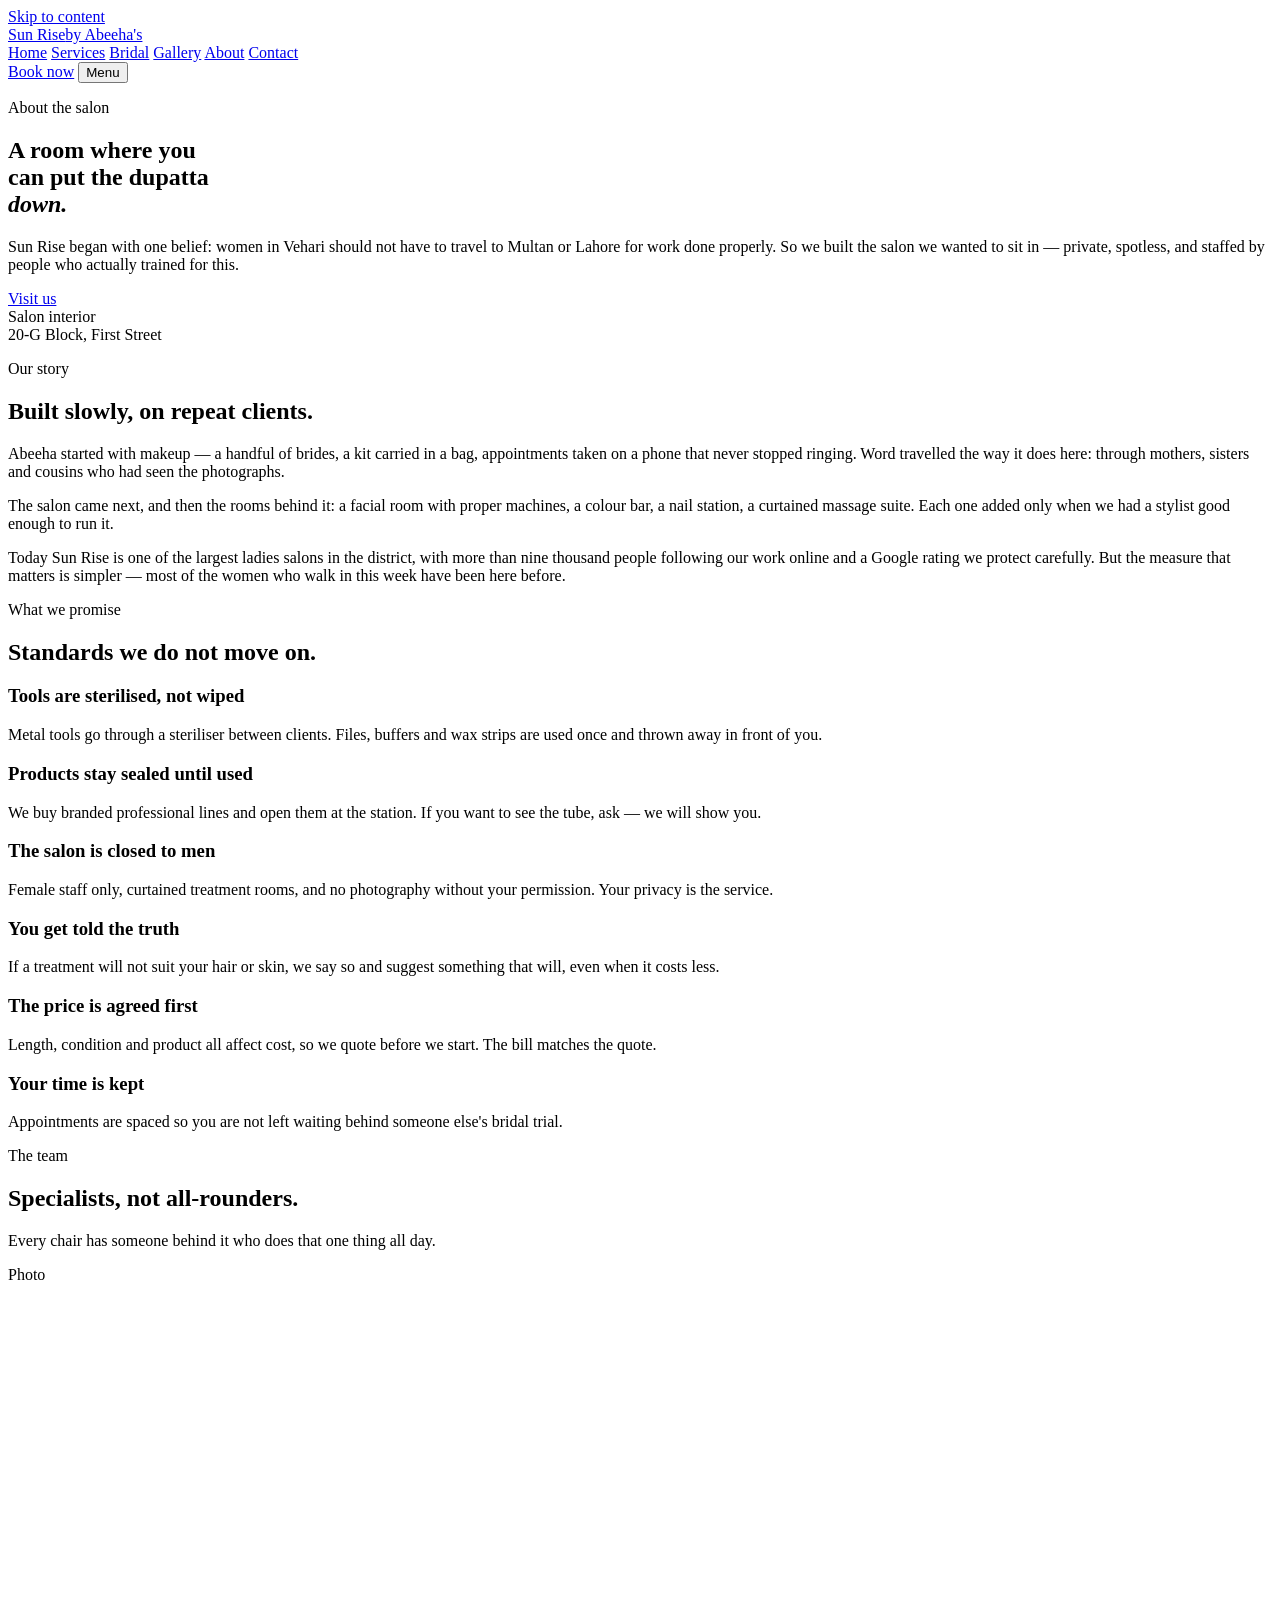
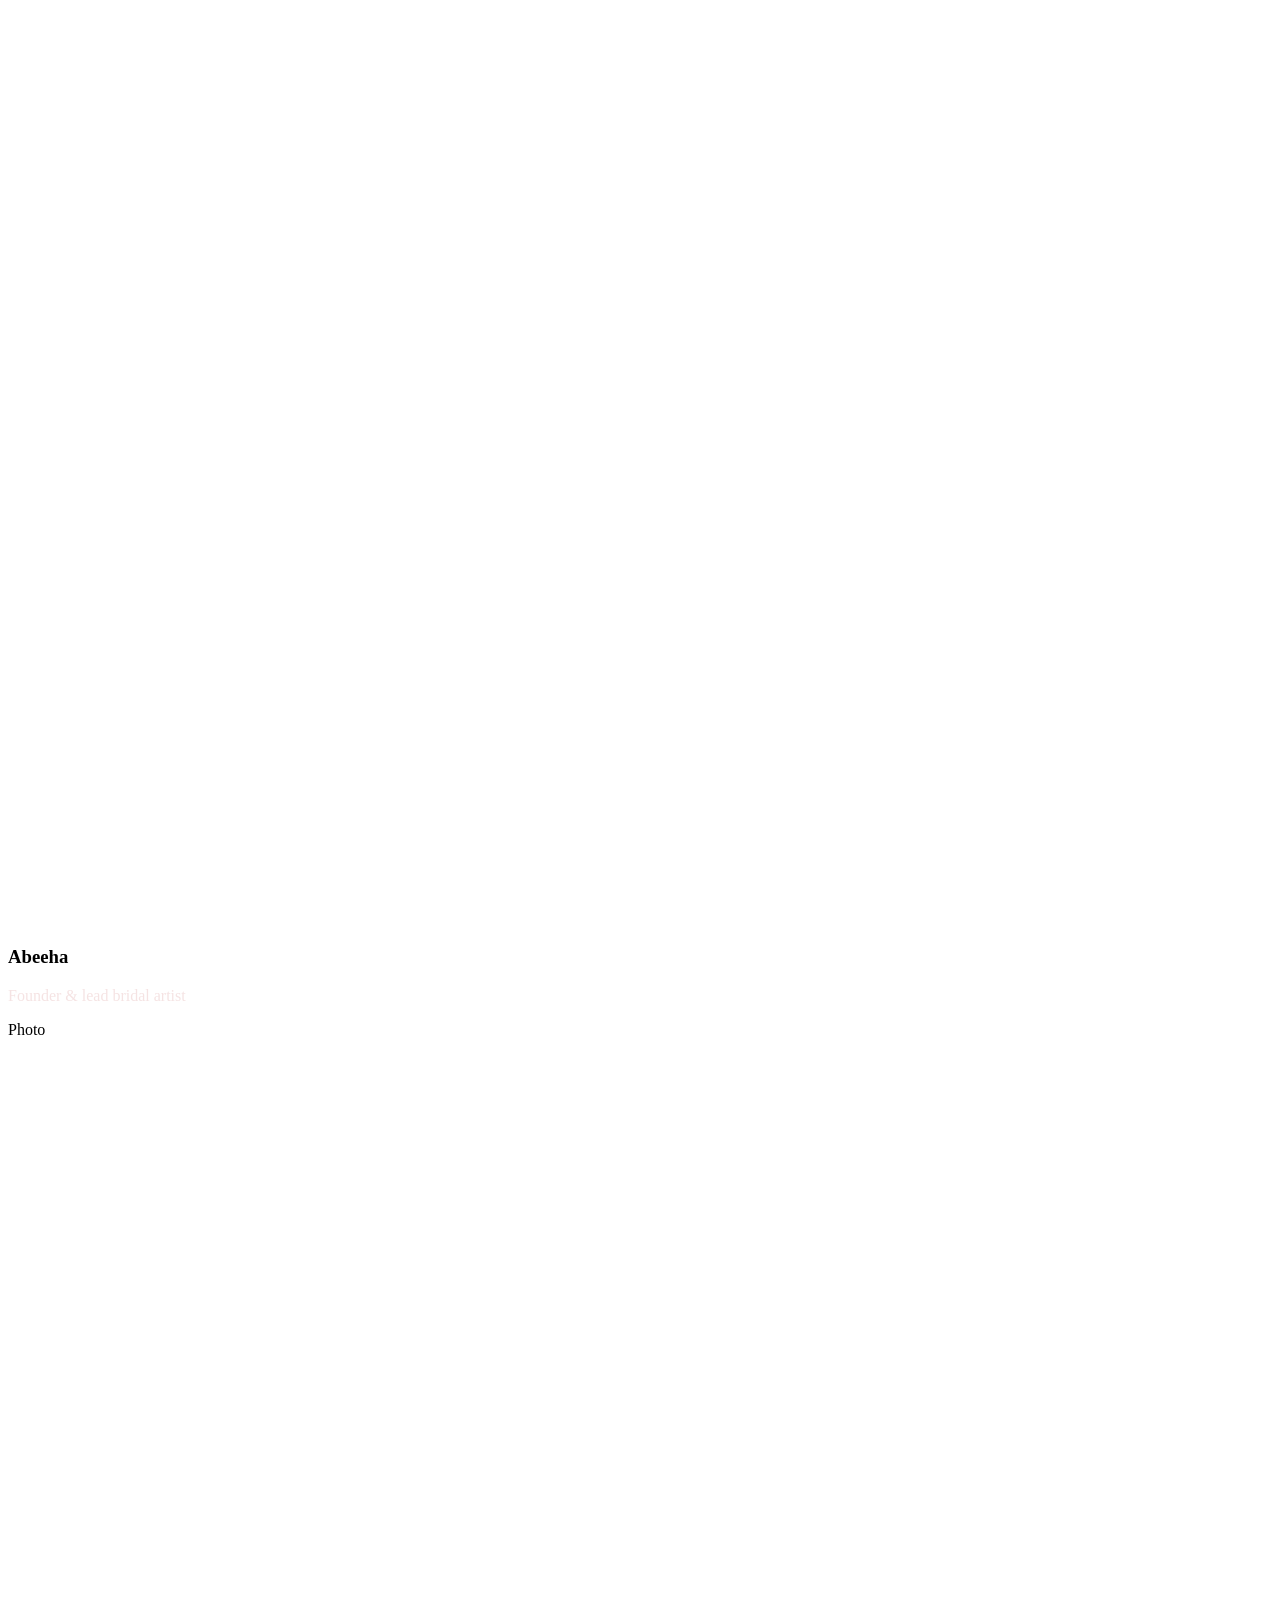
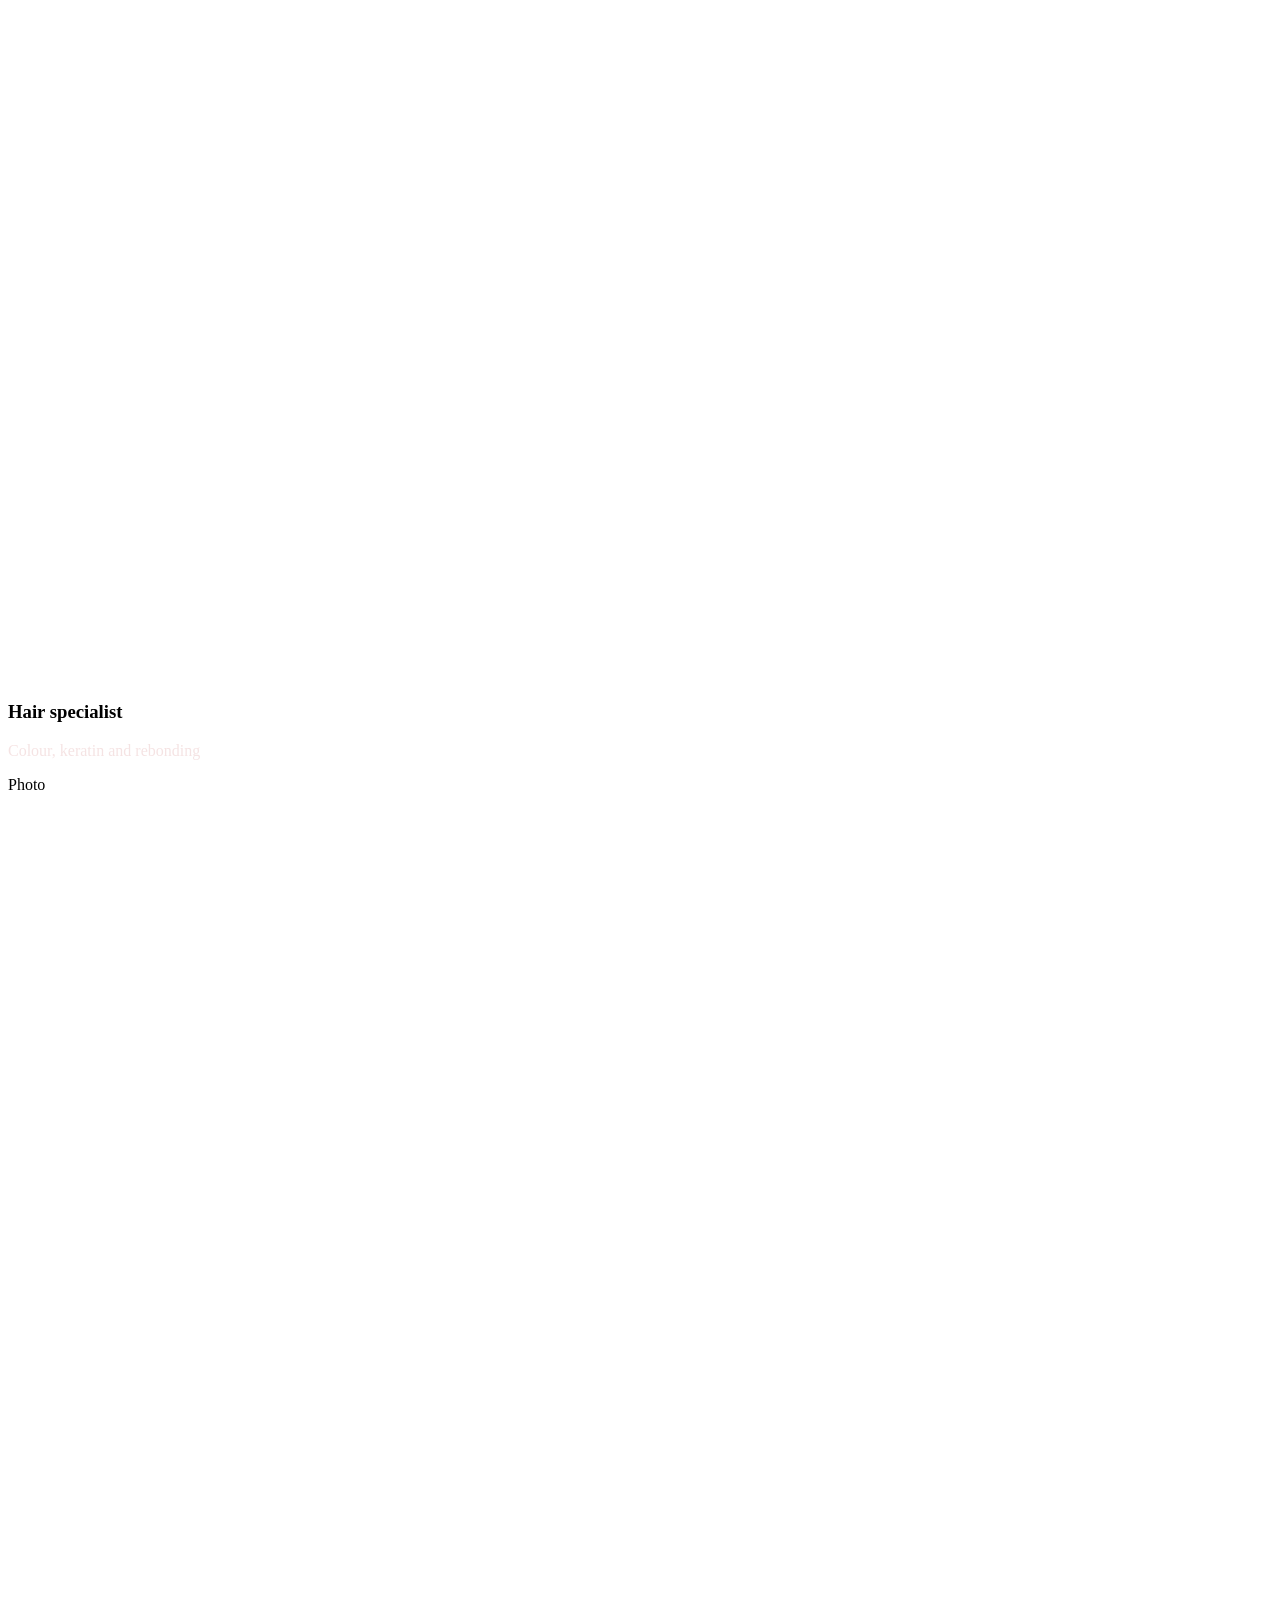
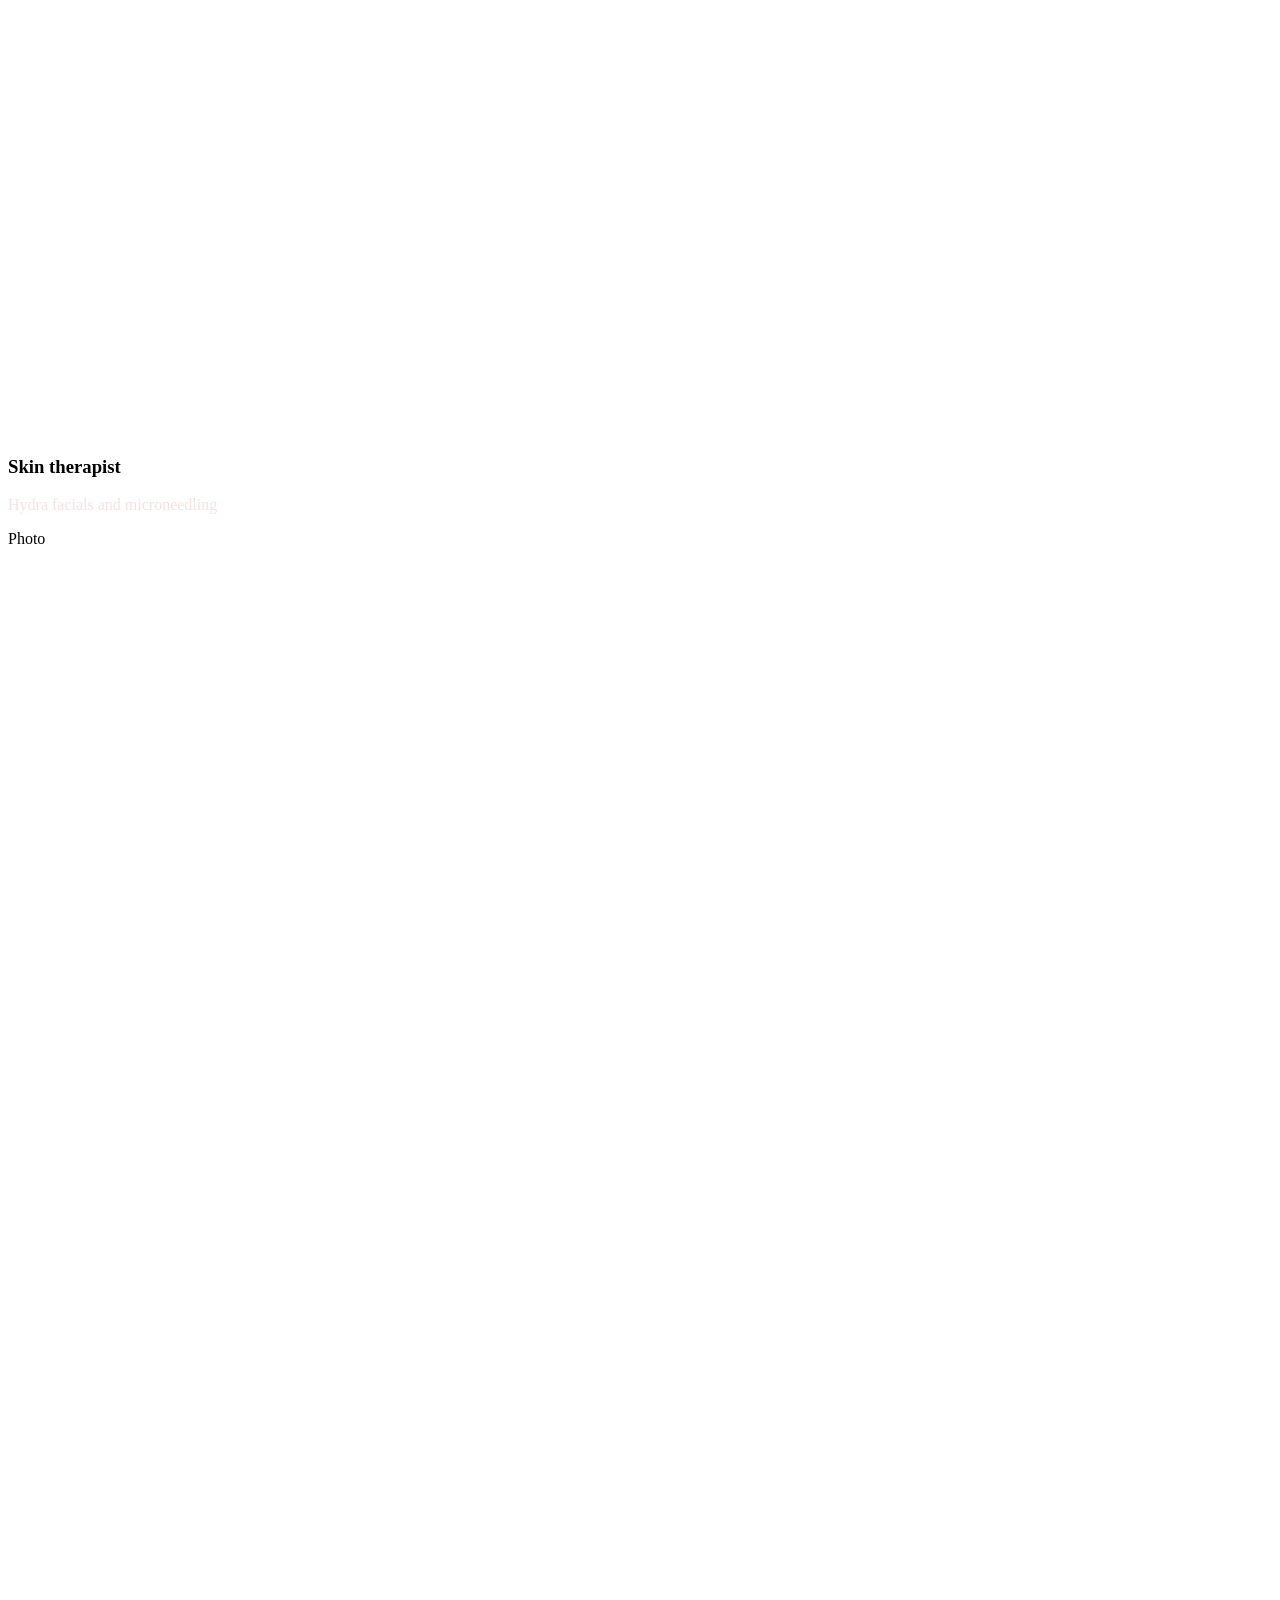
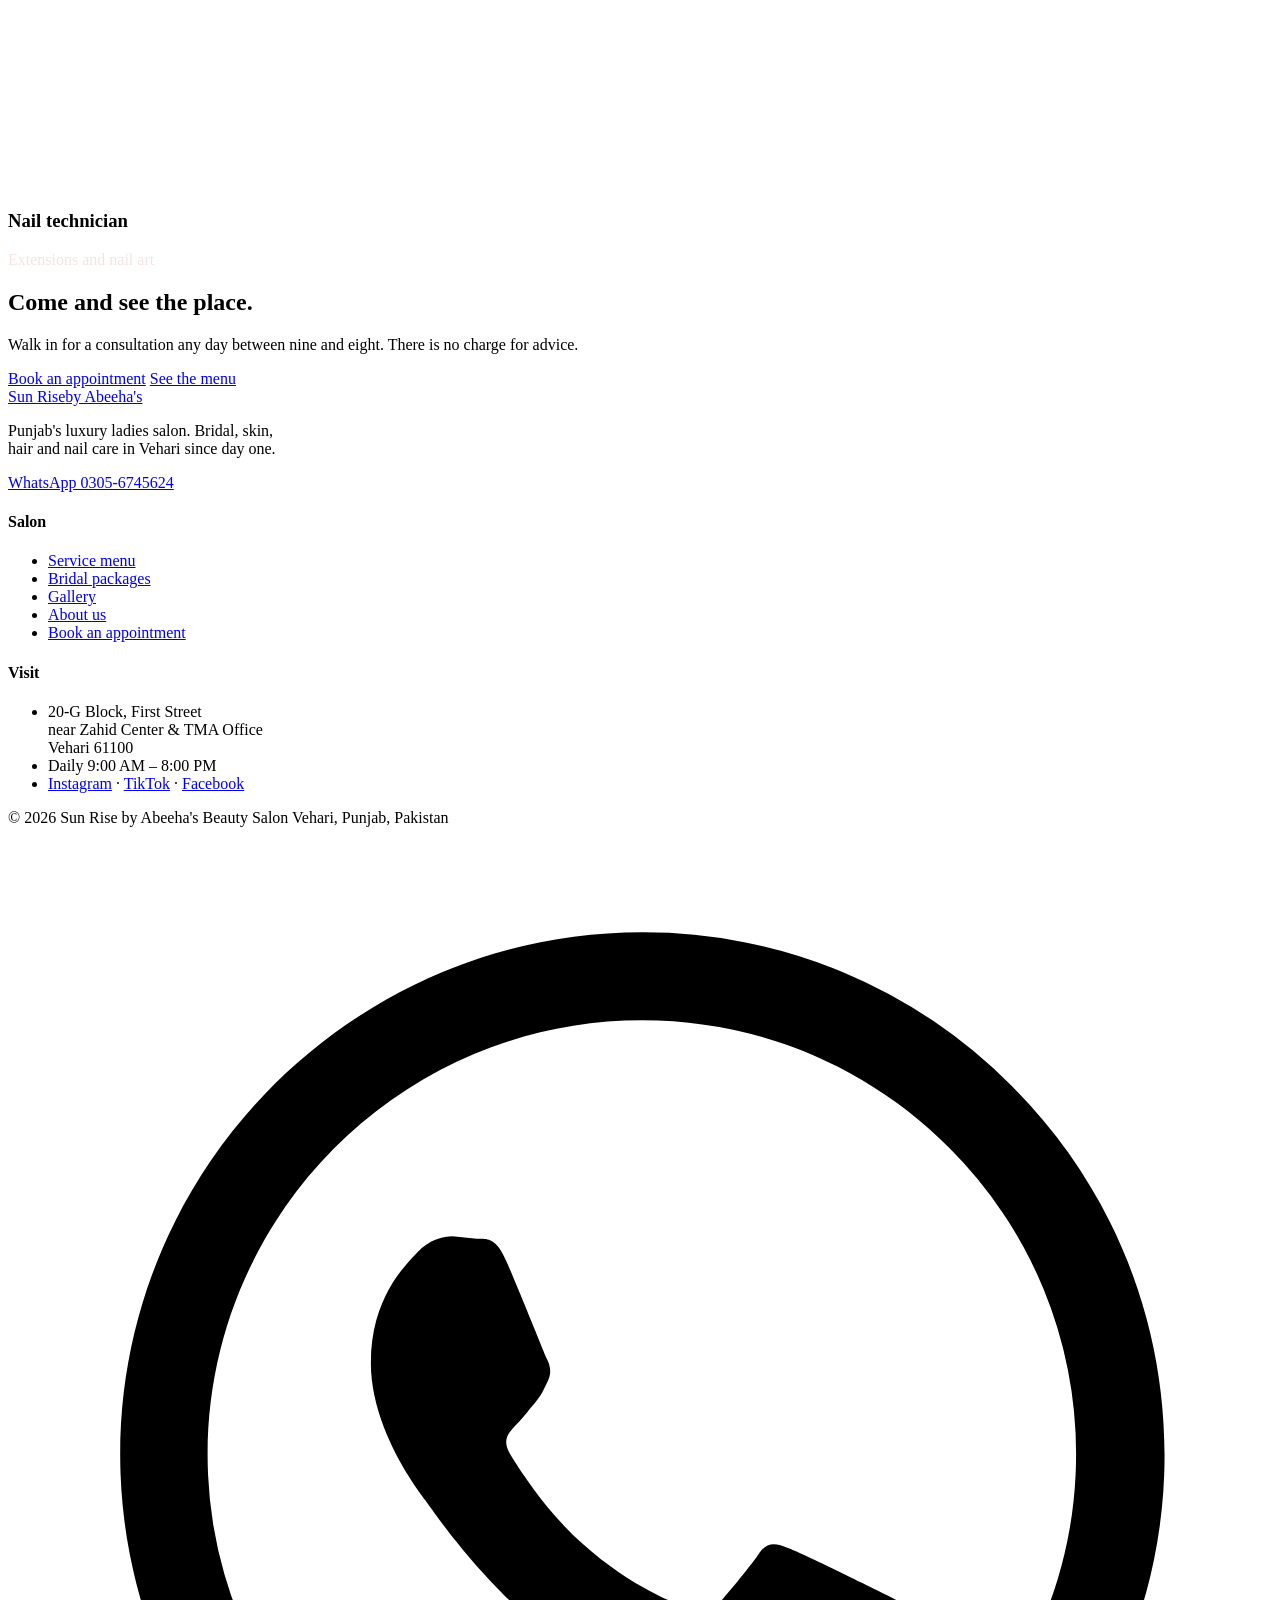
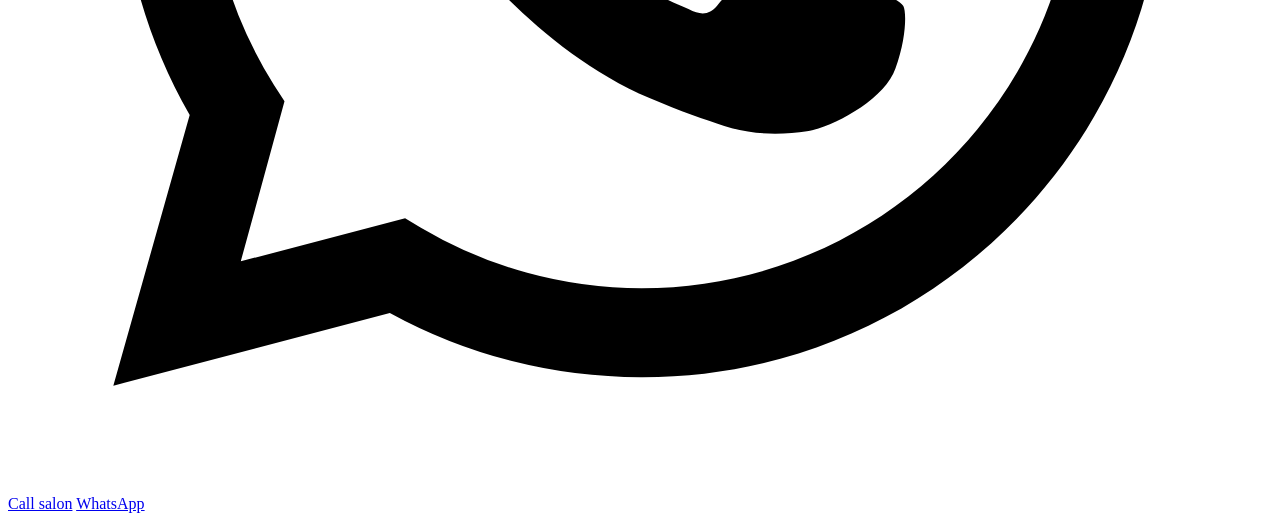
==== about.html @ e882ffe5 "Add files via upload" ====
<!DOCTYPE html>
<html lang="en">
<head>
<meta charset="utf-8">
<meta name="viewport" content="width=device-width, initial-scale=1">
<title>About Us — Ladies Salon in Vehari | Sun Rise by Abeeha's Beauty Salon</title>
<meta name="description" content="Meet the team behind Vehari's luxury ladies salon. Our story, our hygiene standards, and the stylists who look after bridal, hair, skin and nails.">
<link rel="canonical" href="https://www.sunrisebyabeeha.com/about.html">
<meta property="og:type" content="website">
<meta property="og:title" content="About — Sun Rise by Abeeha's Beauty Salon, Vehari">
<meta property="og:description" content="A private ladies-only salon built on hygiene, training and honest advice.">
<meta property="og:image" content="https://www.sunrisebyabeeha.com/images/og-cover.jpg">
<meta name="theme-color" content="#7B1E3A">
<link rel="preconnect" href="https://fonts.googleapis.com">
<link rel="preconnect" href="https://fonts.gstatic.com" crossorigin>
<link href="https://fonts.googleapis.com/css2?family=Fraunces:ital,opsz,wght@0,9..144,400;0,9..144,500;1,9..144,400&family=Jost:wght@300;400;500&family=Noto+Nastaliq+Urdu:wght@400&display=swap" rel="stylesheet">
<link rel="stylesheet" href="assets/styles.css">
</head>

<body>
<a class="skip" href="#main">Skip to content</a>

<!-- ===== Header ===== -->
<header class="top">
  <div class="shell top__in">
    <a class="brand" href="index.html">
      <span class="brand__mark" aria-hidden="true"></span>
      <span class="brand__name">Sun Rise<span class="brand__sub">by Abeeha's</span></span>
    </a>
    <nav class="nav" id="nav" aria-label="Main">
      <a href="index.html" >Home</a>
      <a href="services.html">Services</a>
      <a href="bridal.html">Bridal</a>
      <a href="gallery.html">Gallery</a>
      <a href="about.html" aria-current="page">About</a>
      <a href="contact.html">Contact</a>
    </nav>
    <a class="btn top__cta" href="contact.html">Book now</a>
    <button class="burger" type="button" aria-expanded="false" aria-controls="nav">
      <span></span><span></span><span></span>
      <span class="sr">Menu</span>
    </button>
  </div>
</header>


<main id="main">

  <section class="hero">
    <div class="shell hero__in">
      <div>
        <p class="eyebrow">About the salon</p>
        <h1>A room where you<br>can put the dupatta<br><em>down.</em></h1>
        <p class="lede">Sun Rise began with one belief: women in Vehari should not have to travel to Multan or Lahore for work done properly. So we built the salon we wanted to sit in — private, spotless, and staffed by people who actually trained for this.</p>
        <div class="btn-row"><a class="btn" href="contact.html">Visit us</a></div>
      </div>
      <div class="niche">
        <!-- REPLACE: interior photograph of the salon, 3:4 vertical -->
        <div class="niche__frame"><div class="ph ph--d">Salon interior</div></div>
        <span class="niche__tag">20-G Block, First Street</span>
      </div>
    </div>
  </section>

  <section class="band band--tint">
    <div class="shell grid grid--2">
      <div class="rise">
        <p class="eyebrow">Our story</p>
        <h2>Built slowly, on repeat clients.</h2>
      </div>
      <div class="rise">
        <p>Abeeha started with makeup — a handful of brides, a kit carried in a bag, appointments taken on a phone that never stopped ringing. Word travelled the way it does here: through mothers, sisters and cousins who had seen the photographs.</p>
        <p>The salon came next, and then the rooms behind it: a facial room with proper machines, a colour bar, a nail station, a curtained massage suite. Each one added only when we had a stylist good enough to run it.</p>
        <p>Today Sun Rise is one of the largest ladies salons in the district, with more than nine thousand people following our work online and a Google rating we protect carefully. But the measure that matters is simpler — most of the women who walk in this week have been here before.</p>
      </div>
    </div>
  </section>

  <section class="band">
    <div class="shell">
      <div class="head head--center rise">
        <p class="eyebrow eyebrow--center">What we promise</p>
        <h2>Standards we do not move on.</h2>
      </div>
      <div class="grid grid--3 rise">
        <div class="value">
          <h3>Tools are sterilised, not wiped</h3>
          <p>Metal tools go through a steriliser between clients. Files, buffers and wax strips are used once and thrown away in front of you.</p>
        </div>
        <div class="value">
          <h3>Products stay sealed until used</h3>
          <p>We buy branded professional lines and open them at the station. If you want to see the tube, ask — we will show you.</p>
        </div>
        <div class="value">
          <h3>The salon is closed to men</h3>
          <p>Female staff only, curtained treatment rooms, and no photography without your permission. Your privacy is the service.</p>
        </div>
        <div class="value">
          <h3>You get told the truth</h3>
          <p>If a treatment will not suit your hair or skin, we say so and suggest something that will, even when it costs less.</p>
        </div>
        <div class="value">
          <h3>The price is agreed first</h3>
          <p>Length, condition and product all affect cost, so we quote before we start. The bill matches the quote.</p>
        </div>
        <div class="value">
          <h3>Your time is kept</h3>
          <p>Appointments are spaced so you are not left waiting behind someone else's bridal trial.</p>
        </div>
      </div>
    </div>
  </section>

  <section class="band band--rose">
    <div class="shell">
      <div class="head rise">
        <p class="eyebrow">The team</p>
        <h2>Specialists, not all-rounders.</h2>
        <p class="lede">Every chair has someone behind it who does that one thing all day.</p>
      </div>
      <!-- REPLACE: team photographs and real names, roles and experience -->
      <div class="grid grid--4 rise">
        <div>
          <div class="niche__frame" style="aspect-ratio:1"><div class="ph ph--c">Photo</div></div>
          <h3 style="margin-top:1rem">Abeeha</h3>
          <p class="form__note" style="color:rgba(242,218,217,0.75)">Founder &amp; lead bridal artist</p>
        </div>
        <div>
          <div class="niche__frame" style="aspect-ratio:1"><div class="ph ph--d">Photo</div></div>
          <h3 style="margin-top:1rem">Hair specialist</h3>
          <p class="form__note" style="color:rgba(242,218,217,0.75)">Colour, keratin and rebonding</p>
        </div>
        <div>
          <div class="niche__frame" style="aspect-ratio:1"><div class="ph ph--a">Photo</div></div>
          <h3 style="margin-top:1rem">Skin therapist</h3>
          <p class="form__note" style="color:rgba(242,218,217,0.75)">Hydra facials and microneedling</p>
        </div>
        <div>
          <div class="niche__frame" style="aspect-ratio:1"><div class="ph ph--b">Photo</div></div>
          <h3 style="margin-top:1rem">Nail technician</h3>
          <p class="form__note" style="color:rgba(242,218,217,0.75)">Extensions and nail art</p>
        </div>
      </div>
    </div>
  </section>

  <section class="band band--tint">
    <div class="shell head head--center" style="margin-bottom:0">
      <div class="arc-rule" aria-hidden="true"></div>
      <h2>Come and see the place.</h2>
      <p class="lede">Walk in for a consultation any day between nine and eight. There is no charge for advice.</p>
      <div class="btn-row mt" style="justify-content:center">
        <a class="btn" href="contact.html">Book an appointment</a>
        <a class="btn btn--ghost" href="services.html">See the menu</a>
      </div>
    </div>
  </section>

</main>

<!-- ===== Footer ===== -->
<footer class="foot">
  <div class="shell">
    <div class="foot__grid">
      <div>
        <a class="brand" href="index.html">
          <span class="brand__mark" aria-hidden="true"></span>
          <span class="brand__name">Sun Rise<span class="brand__sub">by Abeeha's</span></span>
        </a>
        <p style="margin-top:1rem;max-width:34ch">Punjab's luxury ladies salon. Bridal, skin, hair and nail care in Vehari since day one.</p>
        <p style="margin-top:1rem"><a href="https://wa.me/923056745624">WhatsApp 0305-6745624</a></p>
      </div>
      <div>
        <h4>Salon</h4>
        <ul>
          <li><a href="services.html">Service menu</a></li>
          <li><a href="bridal.html">Bridal packages</a></li>
          <li><a href="gallery.html">Gallery</a></li>
          <li><a href="about.html">About us</a></li>
          <li><a href="contact.html">Book an appointment</a></li>
        </ul>
      </div>
      <div>
        <h4>Visit</h4>
        <ul>
          <li>20-G Block, First Street<br>near Zahid Center &amp; TMA Office<br>Vehari 61100</li>
          <li>Daily 9:00 AM – 8:00 PM</li>
          <li><a href="https://www.instagram.com/sunrisebyabeeha">Instagram</a> · <a href="https://www.tiktok.com/@sunrisesaloon">TikTok</a> · <a href="https://www.facebook.com/SunRiseByAbeehasBeautySalon">Facebook</a></li>
        </ul>
      </div>
    </div>
    <div class="foot__base">
      <span>© <span data-year>2026</span> Sun Rise by Abeeha's Beauty Salon</span>
      <span>Vehari, Punjab, Pakistan</span>
    </div>
  </div>
</footer>

<!-- ===== Persistent contact ===== -->
<a class="wa" href="https://wa.me/923056745624?text=Assalam-o-Alaikum!%20I%20would%20like%20to%20book%20an%20appointment." aria-label="Message us on WhatsApp" rel="noopener">
  <svg viewBox="0 0 24 24" aria-hidden="true"><path d="M12.04 2C6.58 2 2.13 6.45 2.13 11.91c0 1.75.46 3.45 1.32 4.95L2 22l5.25-1.38a9.9 9.9 0 0 0 4.79 1.22h.01c5.46 0 9.91-4.45 9.91-9.91 0-2.65-1.03-5.14-2.9-7.01A9.82 9.82 0 0 0 12.04 2m0 1.67c2.2 0 4.27.86 5.83 2.42a8.2 8.2 0 0 1 2.41 5.82c0 4.54-3.7 8.24-8.25 8.24a8.23 8.23 0 0 1-4.19-1.15l-.3-.18-3.12.82.83-3.04-.2-.31a8.19 8.19 0 0 1-1.26-4.38c0-4.54 3.7-8.24 8.25-8.24m-3.6 4.1c-.17 0-.44.06-.67.31-.23.25-.88.86-.88 2.1s.9 2.43 1.03 2.6c.13.16 1.76 2.68 4.26 3.76.6.26 1.06.41 1.42.53.6.19 1.14.16 1.57.1.48-.07 1.48-.6 1.68-1.19.21-.58.21-1.08.15-1.19-.06-.1-.23-.16-.48-.29-.25-.12-1.48-.73-1.71-.81-.23-.09-.4-.13-.56.12-.17.25-.64.81-.79.98-.14.16-.29.19-.54.06-.25-.12-1.06-.39-2.01-1.24-.74-.66-1.24-1.48-1.39-1.73-.14-.25-.01-.38.11-.51.11-.11.25-.29.37-.43.13-.15.17-.25.25-.42.08-.16.04-.31-.02-.43-.06-.13-.55-1.36-.77-1.85-.2-.48-.41-.42-.56-.42z"/></svg>
</a>
<nav class="callbar" aria-label="Quick contact">
  <a class="callbar__call" href="tel:+923056745624">Call salon</a>
  <a class="callbar__wa" href="https://wa.me/923056745624?text=Assalam-o-Alaikum!%20I%20would%20like%20to%20book%20an%20appointment." rel="noopener">WhatsApp</a>
</nav>


<script src="assets/site.js" defer></script>
</body>
</html>
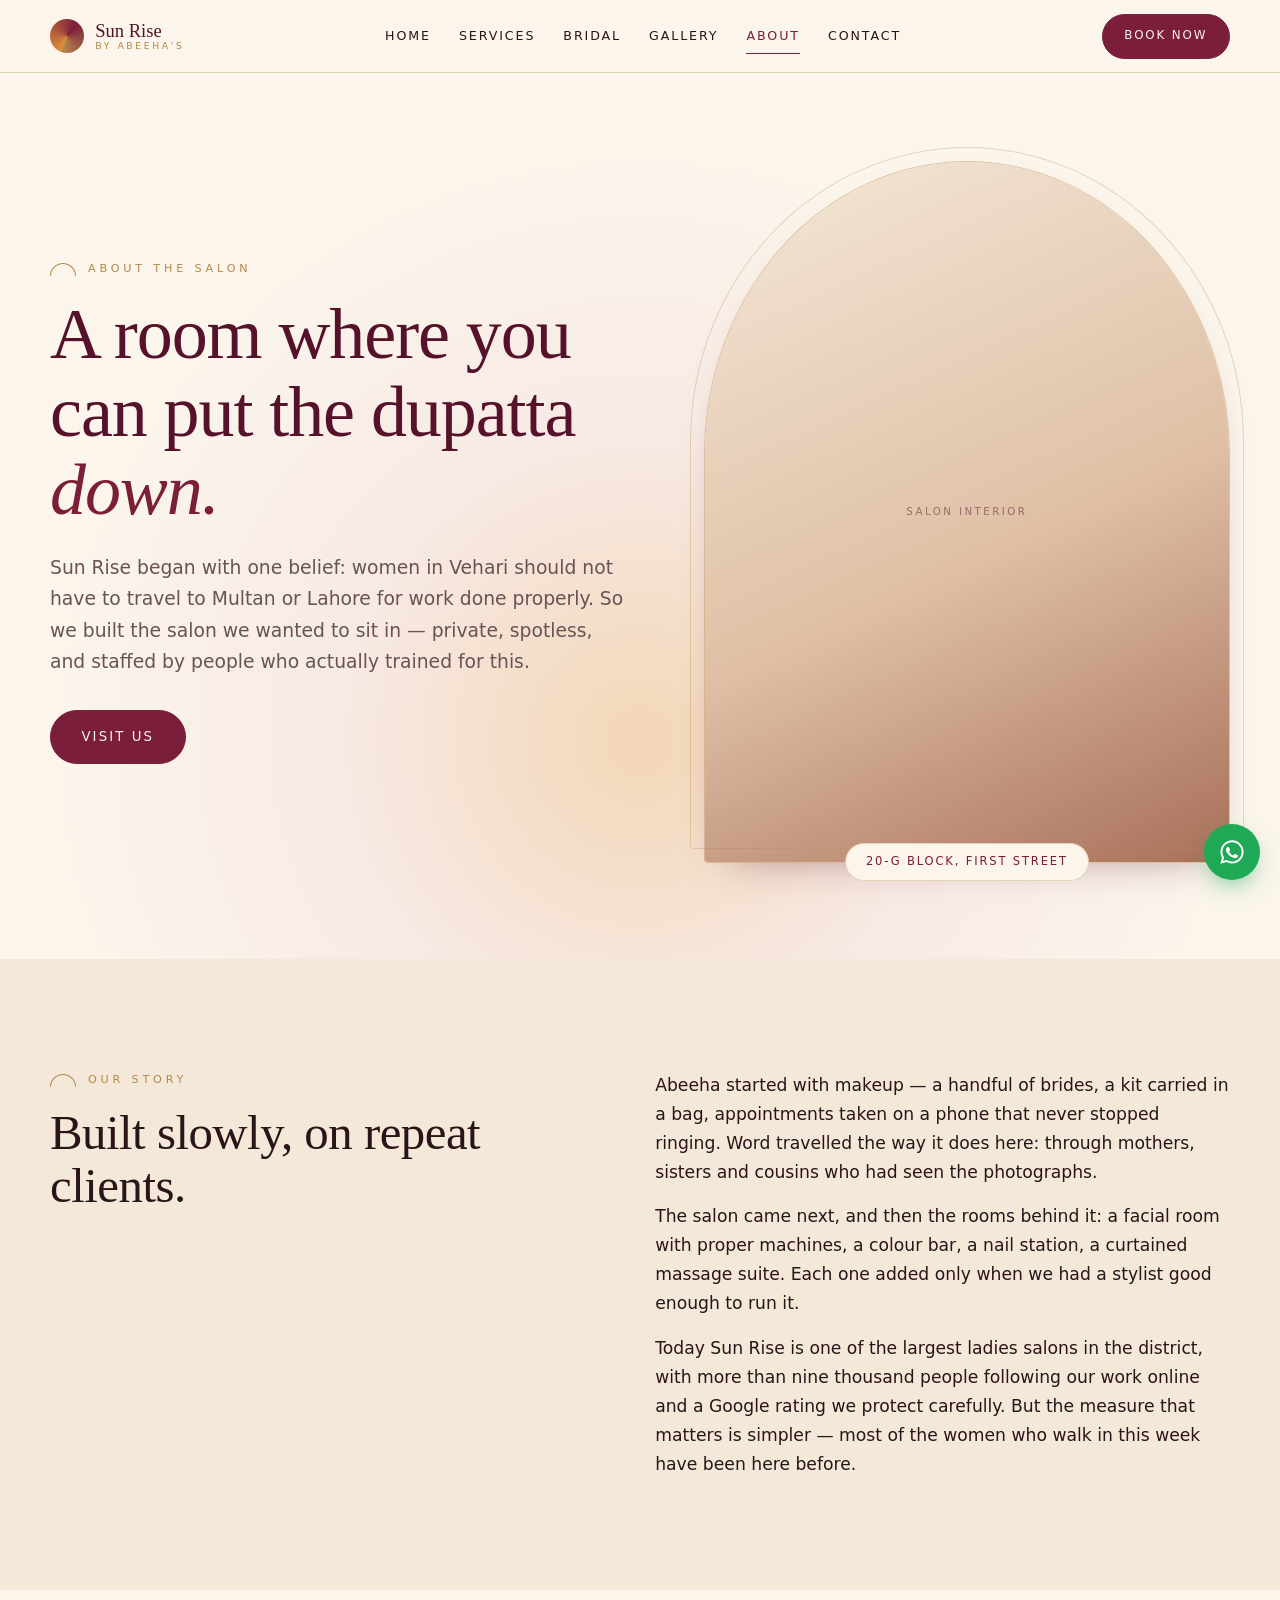
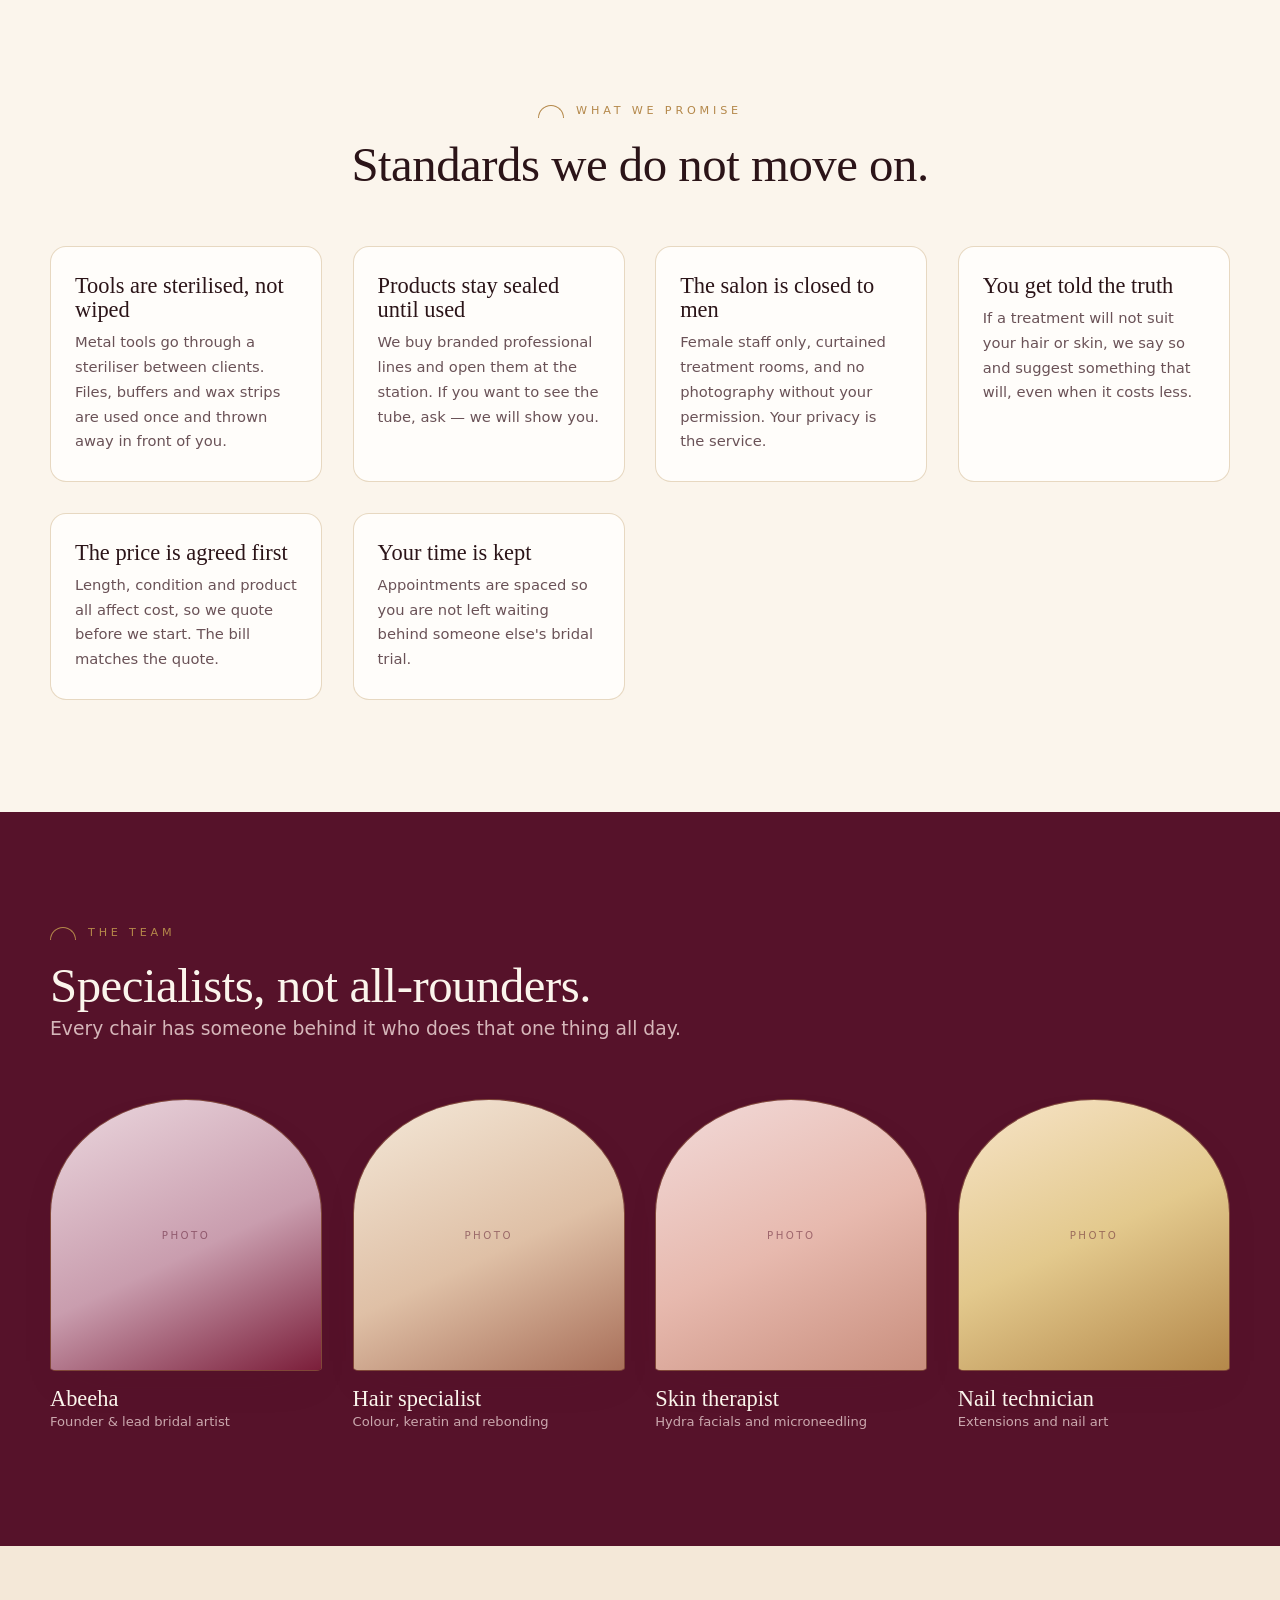
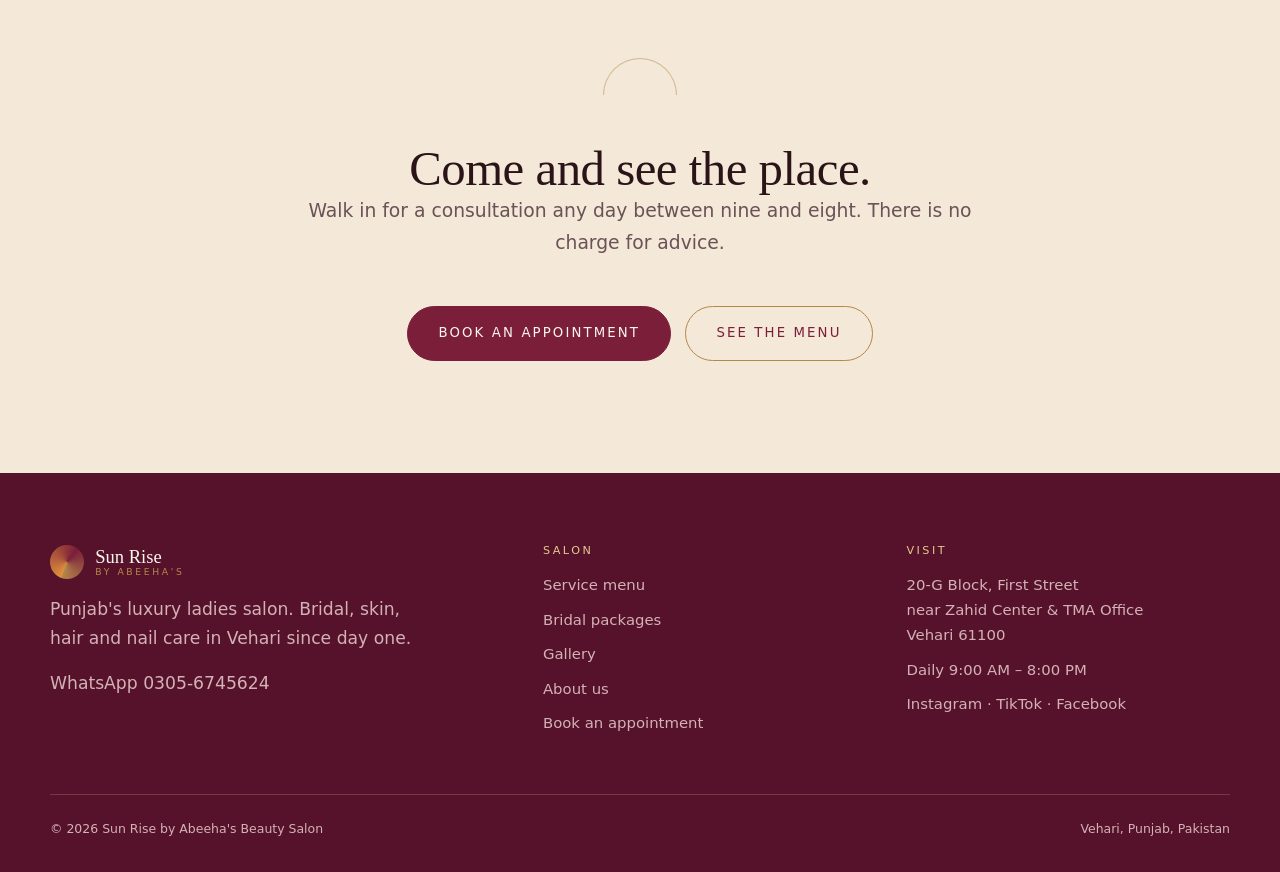
==== commit f5149fe2: "Add files via upload" ====
--- a/about.html
+++ b/about.html
@@ -5,16 +5,21 @@
 <meta name="viewport" content="width=device-width, initial-scale=1">
 <title>About Us — Ladies Salon in Vehari | Sun Rise by Abeeha's Beauty Salon</title>
 <meta name="description" content="Meet the team behind Vehari's luxury ladies salon. Our story, our hygiene standards, and the stylists who look after bridal, hair, skin and nails.">
-<link rel="canonical" href="https://www.sunrisebyabeeha.com/about.html">
+<link rel="canonical" href="https://bilalaivideo-hash.github.io/sunrise-salon/about.html">
 <meta property="og:type" content="website">
+<meta property="og:url" content="https://bilalaivideo-hash.github.io/sunrise-salon/about.html">
+<meta property="og:site_name" content="Sun Rise by Abeeha's Beauty Salon">
+<meta name="twitter:card" content="summary_large_image">
 <meta property="og:title" content="About — Sun Rise by Abeeha's Beauty Salon, Vehari">
 <meta property="og:description" content="A private ladies-only salon built on hygiene, training and honest advice.">
-<meta property="og:image" content="https://www.sunrisebyabeeha.com/images/og-cover.jpg">
+<meta property="og:image" content="https://bilalaivideo-hash.github.io/sunrise-salon/og-cover.png">
 <meta name="theme-color" content="#7B1E3A">
 <link rel="preconnect" href="https://fonts.googleapis.com">
 <link rel="preconnect" href="https://fonts.gstatic.com" crossorigin>
 <link href="https://fonts.googleapis.com/css2?family=Fraunces:ital,opsz,wght@0,9..144,400;0,9..144,500;1,9..144,400&family=Jost:wght@300;400;500&family=Noto+Nastaliq+Urdu:wght@400&display=swap" rel="stylesheet">
-<link rel="stylesheet" href="assets/styles.css">
+<link rel="icon" href="favicon.svg" type="image/svg+xml">
+<link rel="apple-touch-icon" href="favicon.svg">
+<link rel="stylesheet" href="styles.css">
 </head>
 
 <body>
@@ -206,6 +211,6 @@
 </nav>
 
 
-<script src="assets/site.js" defer></script>
+<script src="site.js" defer></script>
 </body>
 </html>
--- a/styles.css
+++ b/styles.css
@@ -0,0 +1,470 @@
+/* ==========================================================================
+   Sun Rise by Abeeha's Beauty Salon — shared stylesheet
+   Design system: "Sunrise Arch"
+   Signature motif: the arched niche (jharokha) + a rising sun arc.
+   ========================================================================== */
+
+/* ---- 1. Tokens ---------------------------------------------------------- */
+:root {
+  /* Colour: dawn over a rose-brick courtyard */
+  --cream:        #FBF5EC;   /* page ground */
+  --cream-deep:   #F4E8D8;   /* alternating band */
+  --blush:        #F2DAD9;   /* soft tint, cards */
+  --maroon:       #7B1E3A;   /* primary brand */
+  --maroon-deep:  #56122A;   /* headings on light, footer ground */
+  --ink:          #2B1418;   /* body text */
+  --ink-soft:     #6A5257;   /* secondary text */
+  --gold:         #B4884A;   /* antique gold — lines & hovers only */
+  --gold-light:   #E3C98D;
+  --saffron:      #DF8F3C;   /* the sun itself */
+  --white:        #FFFDFA;
+
+  /* Type */
+  --display: "Fraunces", "Hoefler Text", Georgia, "Times New Roman", serif;
+  --body:    "Jost", "Avenir Next", "Segoe UI", system-ui, sans-serif;
+  --urdu:    "Noto Nastaliq Urdu", "Jameel Noori Nastaleeq", serif;
+
+  /* Rhythm */
+  --shell: 1180px;
+  --gut: clamp(1.15rem, 4vw, 2.5rem);
+  --band: clamp(3.75rem, 9vw, 7rem);
+  --arch: 50% 50% 6px 6px / 42% 42% 3px 3px;  /* the niche */
+
+  --line: 1px solid rgba(180, 136, 74, 0.32);
+  --shadow-soft: 0 18px 44px -28px rgba(86, 18, 42, 0.55);
+  --ease: cubic-bezier(0.22, 0.61, 0.36, 1);
+}
+
+/* ---- 2. Reset ----------------------------------------------------------- */
+*, *::before, *::after { box-sizing: border-box; }
+html { -webkit-text-size-adjust: 100%; scroll-behavior: smooth; }
+body {
+  margin: 0;
+  background: var(--cream);
+  color: var(--ink);
+  font-family: var(--body);
+  font-size: clamp(1rem, 0.97rem + 0.18vw, 1.075rem);
+  line-height: 1.68;
+  font-weight: 350;
+  -webkit-font-smoothing: antialiased;
+  overflow-x: hidden;
+}
+img, svg, iframe { max-width: 100%; display: block; }
+a { color: inherit; }
+h1, h2, h3, h4 { font-family: var(--display); font-weight: 500; line-height: 1.08; margin: 0; }
+h1 { font-size: clamp(2.6rem, 7.2vw, 4.5rem); letter-spacing: -0.015em; }
+h2 { font-size: clamp(2rem, 4.6vw, 3.05rem); letter-spacing: -0.01em; }
+h3 { font-size: clamp(1.18rem, 2vw, 1.4rem); }
+p  { margin: 0 0 1rem; }
+p:last-child { margin-bottom: 0; }
+ul { margin: 0; padding: 0; list-style: none; }
+
+::selection { background: var(--maroon); color: var(--cream); }
+:focus-visible {
+  outline: 2.5px solid var(--maroon);
+  outline-offset: 3px;
+  border-radius: 3px;
+}
+
+/* ---- 3. Layout helpers -------------------------------------------------- */
+.shell { width: min(100% - (var(--gut) * 2), var(--shell)); margin-inline: auto; }
+.band { padding-block: var(--band); }
+.band--tint { background: var(--cream-deep); }
+.band--rose { background: var(--maroon-deep); color: var(--blush); }
+.band--rose h2, .band--rose h3 { color: var(--cream); }
+
+.eyebrow {
+  font-size: 0.7rem;
+  letter-spacing: 0.34em;
+  text-transform: uppercase;
+  font-weight: 500;
+  color: var(--gold);
+  margin: 0 0 1.1rem;
+  display: flex;
+  align-items: center;
+  gap: 0.75rem;
+}
+.eyebrow::before {
+  content: "";
+  width: 26px; height: 13px;
+  border: 1px solid currentColor;
+  border-bottom: 0;
+  border-radius: 26px 26px 0 0;  /* a small rising sun */
+  flex: none;
+}
+.eyebrow--center { justify-content: center; }
+.lede { font-size: 1.09em; color: var(--ink-soft); max-width: 56ch; }
+.band--rose .lede { color: rgba(242, 218, 217, 0.82); }
+.head { max-width: 62ch; margin-bottom: clamp(2.2rem, 5vw, 3.4rem); }
+.head--center { margin-inline: auto; text-align: center; }
+.head--center .lede { margin-inline: auto; }
+
+/* ---- 4. Buttons --------------------------------------------------------- */
+.btn {
+  display: inline-flex; align-items: center; justify-content: center; gap: 0.55rem;
+  padding: 0.95rem 1.9rem;
+  font-family: var(--body); font-size: 0.83rem; font-weight: 500;
+  letter-spacing: 0.16em; text-transform: uppercase; text-decoration: none;
+  border: 1px solid var(--maroon); border-radius: 100px;
+  background: var(--maroon); color: var(--cream);
+  cursor: pointer;
+  transition: background 0.35s var(--ease), color 0.35s var(--ease),
+              border-color 0.35s var(--ease), transform 0.35s var(--ease);
+}
+.btn:hover { background: var(--maroon-deep); border-color: var(--maroon-deep); transform: translateY(-2px); }
+.btn--ghost { background: transparent; color: var(--maroon); border-color: var(--gold); }
+.btn--ghost:hover { background: var(--gold); border-color: var(--gold); color: var(--white); }
+.btn--light { background: var(--cream); color: var(--maroon-deep); border-color: var(--cream); }
+.btn--light:hover { background: var(--gold-light); border-color: var(--gold-light); color: var(--maroon-deep); }
+.btn-row { display: flex; flex-wrap: wrap; gap: 0.85rem; }
+
+/* ---- 5. Header ---------------------------------------------------------- */
+.top {
+  position: sticky; top: 0; z-index: 60;
+  background: rgba(251, 245, 236, 0.93);
+  backdrop-filter: blur(14px);
+  border-bottom: var(--line);
+}
+.top__in { display: flex; align-items: center; justify-content: space-between; gap: 1rem; padding-block: 0.85rem; }
+.brand { display: flex; align-items: center; gap: 0.7rem; text-decoration: none; }
+.brand__mark {
+  width: 34px; height: 34px; flex: none; border-radius: 50%;
+  background: conic-gradient(from 200deg, var(--saffron), var(--maroon) 55%, var(--gold) 100%);
+}
+.brand__name { font-family: var(--display); font-size: 1.16rem; line-height: 1.05; color: var(--maroon-deep); }
+.brand__sub { display: block; font-family: var(--body); font-size: 0.58rem; letter-spacing: 0.28em; text-transform: uppercase; color: var(--gold); }
+
+.nav { display: flex; align-items: center; gap: 1.75rem; }
+.nav a {
+  text-decoration: none; font-size: 0.79rem; letter-spacing: 0.15em;
+  text-transform: uppercase; color: var(--ink); padding-block: 0.4rem;
+  border-bottom: 1px solid transparent; transition: border-color 0.3s var(--ease), color 0.3s var(--ease);
+}
+.nav a:hover { color: var(--maroon); border-color: var(--gold); }
+.nav a[aria-current="page"] { color: var(--maroon); border-color: var(--maroon); }
+.top .btn { padding: 0.72rem 1.35rem; font-size: 0.74rem; }
+
+.burger {
+  display: none; width: 44px; height: 44px; padding: 0;
+  background: none; border: var(--line); border-radius: 50%; cursor: pointer;
+}
+.burger span { display: block; width: 17px; height: 1.5px; margin: 4px auto; background: var(--maroon-deep); transition: transform 0.3s var(--ease), opacity 0.3s var(--ease); }
+.burger[aria-expanded="true"] span:nth-child(1) { transform: translateY(5.5px) rotate(45deg); }
+.burger[aria-expanded="true"] span:nth-child(2) { opacity: 0; }
+.burger[aria-expanded="true"] span:nth-child(3) { transform: translateY(-5.5px) rotate(-45deg); }
+
+@media (max-width: 900px) {
+  .burger { display: block; }
+  .top__cta { display: none; }
+  .nav {
+    position: fixed; inset: 68px 0 auto; z-index: 55;
+    flex-direction: column; align-items: stretch; gap: 0;
+    background: var(--cream); border-bottom: var(--line);
+    padding: 0.5rem var(--gut) 1.6rem;
+    transform: translateY(-125%); transition: transform 0.42s var(--ease);
+    box-shadow: var(--shadow-soft);
+  }
+  .nav[data-open="true"] { transform: translateY(0); }
+  .nav a { padding: 1rem 0; border-bottom: var(--line); font-size: 0.95rem; }
+}
+
+/* ---- 6. Hero ------------------------------------------------------------ */
+.hero { position: relative; overflow: hidden; padding-block: clamp(3rem, 7vw, 5.5rem) clamp(3.5rem, 8vw, 6rem); }
+.hero::before {
+  /* the sun, rising behind everything */
+  content: ""; position: absolute; z-index: 0;
+  left: 50%; bottom: -46%; width: min(150vw, 1250px); aspect-ratio: 1;
+  transform: translateX(-50%);
+  background: radial-gradient(circle at 50% 50%,
+              rgba(223, 143, 60, 0.30) 0%,
+              rgba(242, 218, 217, 0.42) 34%,
+              rgba(251, 245, 236, 0) 66%);
+  pointer-events: none;
+}
+.hero__in { position: relative; z-index: 1; display: grid; gap: clamp(2.5rem, 6vw, 4.5rem); align-items: center; }
+@media (min-width: 900px) { .hero__in { grid-template-columns: 1.05fr 0.95fr; } }
+.hero h1 { color: var(--maroon-deep); }
+.hero h1 em { font-style: italic; color: var(--maroon); }
+.hero__urdu {
+  font-family: var(--urdu); direction: rtl; text-align: left;
+  font-size: 1.15rem; line-height: 2.4; color: var(--gold);
+  margin: 1.15rem 0 0; max-width: 24ch;
+}
+.hero .lede { margin-top: 1.4rem; }
+.hero .btn-row { margin-top: 2rem; }
+.hero__meta { display: flex; flex-wrap: wrap; gap: 0.6rem 1.5rem; margin-top: 2.1rem; font-size: 0.8rem; letter-spacing: 0.08em; color: var(--ink-soft); }
+.hero__meta b { color: var(--maroon-deep); font-weight: 500; }
+
+/* The arched niche — the signature frame */
+.niche { position: relative; }
+.niche__frame {
+  border-radius: var(--arch);
+  overflow: hidden;
+  border: 1px solid rgba(180, 136, 74, 0.45);
+  box-shadow: var(--shadow-soft);
+  aspect-ratio: 3 / 4;
+}
+.niche::after {
+  /* second arc, offset — reads as the niche's outer moulding */
+  content: ""; position: absolute; inset: -14px -14px 14px;
+  border: 1px solid rgba(180, 136, 74, 0.3);
+  border-radius: var(--arch);
+  pointer-events: none;
+}
+.niche__tag {
+  position: absolute; left: 50%; bottom: -18px; transform: translateX(-50%);
+  background: var(--cream); border: var(--line); border-radius: 100px;
+  padding: 0.5rem 1.25rem; font-size: 0.72rem; letter-spacing: 0.16em;
+  text-transform: uppercase; color: var(--maroon); white-space: nowrap;
+  z-index: 2;
+}
+
+/* ---- 7. Photo placeholders ---------------------------------------------
+   REPLACE: every .ph block is a stand-in for a real salon photograph.
+   Swap <div class="ph ph--a"></div> for <img src="images/your-photo.jpg"
+   alt="..." loading="lazy" width="900" height="1200">
+   -------------------------------------------------------------------------- */
+.ph {
+  width: 100%; height: 100%; min-height: 180px;
+  display: grid; place-items: center; text-align: center;
+  font-size: 0.64rem; letter-spacing: 0.24em; text-transform: uppercase;
+  color: rgba(86, 18, 42, 0.5); padding: 1rem;
+}
+.ph--a { background: linear-gradient(155deg, #F2DAD9 0%, #E7B9AE 52%, #C98F7E 100%); }
+.ph--b { background: linear-gradient(155deg, #F7E4C8 0%, #E3C98D 50%, #B4884A 100%); }
+.ph--c { background: linear-gradient(155deg, #EBD7DE 0%, #C99DAE 55%, #7B1E3A 100%); }
+.ph--d { background: linear-gradient(155deg, #F4E8D8 0%, #DFC0A6 55%, #A9705A 100%); }
+.ph--e { background: linear-gradient(155deg, #E9DFE8 0%, #BFA5BE 55%, #56122A 100%); }
+
+/* ---- 8. Cards & grids --------------------------------------------------- */
+.grid { display: grid; gap: clamp(1.1rem, 2.6vw, 1.9rem); }
+.grid--2 { grid-template-columns: repeat(auto-fit, minmax(min(100%, 300px), 1fr)); }
+.grid--3 { grid-template-columns: repeat(auto-fit, minmax(min(100%, 260px), 1fr)); }
+.grid--4 { grid-template-columns: repeat(auto-fit, minmax(min(100%, 210px), 1fr)); }
+
+.cat {
+  display: flex; flex-direction: column; text-decoration: none; color: inherit;
+  background: var(--white); border: var(--line); border-radius: 16px;
+  overflow: hidden; transition: transform 0.4s var(--ease), box-shadow 0.4s var(--ease);
+}
+.cat:hover { transform: translateY(-5px); box-shadow: var(--shadow-soft); }
+.cat__img { aspect-ratio: 4 / 5; }
+.cat__body { padding: 1.25rem 1.35rem 1.5rem; }
+.cat__body h3 { color: var(--maroon-deep); margin-bottom: 0.4rem; }
+.cat__body p { font-size: 0.9rem; color: var(--ink-soft); }
+.cat__more { display: inline-block; margin-top: 0.9rem; font-size: 0.72rem; letter-spacing: 0.18em; text-transform: uppercase; color: var(--gold); }
+
+.value { padding: 1.7rem 1.5rem; background: var(--white); border: var(--line); border-radius: 16px; }
+.band--rose .value { background: rgba(251, 245, 236, 0.06); border-color: rgba(227, 201, 141, 0.28); }
+.value__no { font-family: var(--display); font-size: 1.5rem; color: var(--gold); display: block; margin-bottom: 0.6rem; }
+.value h3 { margin-bottom: 0.5rem; }
+.value p { font-size: 0.92rem; color: var(--ink-soft); }
+.band--rose .value p { color: rgba(242, 218, 217, 0.78); }
+
+/* ---- 9. Offer ribbon ---------------------------------------------------- */
+.ribbon {
+  background: linear-gradient(96deg, var(--maroon-deep), var(--maroon) 48%, var(--saffron) 155%);
+  color: var(--cream);
+}
+.ribbon__in {
+  display: flex; flex-wrap: wrap; align-items: center; justify-content: center;
+  gap: 0.5rem 1.5rem; padding-block: 0.9rem; text-align: center;
+  font-size: 0.85rem; letter-spacing: 0.06em;
+}
+.ribbon b { font-family: var(--display); font-size: 1.25em; font-weight: 500; color: var(--gold-light); letter-spacing: 0; }
+.ribbon a { color: var(--cream); text-underline-offset: 4px; }
+
+/* ---- 10. Service menu (details/summary — works with JS off) -------------- */
+.menu { border-top: var(--line); max-width: 900px; }
+.menu > details { border-bottom: var(--line); }
+.menu > details > summary {
+  display: flex; align-items: center; justify-content: space-between; gap: 1rem;
+  padding: 1.5rem 0.25rem; cursor: pointer; list-style: none;
+  font-family: var(--display); font-size: clamp(1.3rem, 2.6vw, 1.75rem); color: var(--maroon-deep);
+  transition: color 0.3s var(--ease);
+}
+.menu > details > summary::-webkit-details-marker { display: none; }
+.menu > details > summary:hover { color: var(--maroon); }
+.menu > details > summary::after {
+  content: ""; flex: none; width: 11px; height: 11px;
+  border-right: 1.5px solid var(--gold); border-bottom: 1.5px solid var(--gold);
+  transform: rotate(45deg) translate(-3px, -3px); transition: transform 0.3s var(--ease);
+}
+.menu > details[open] > summary::after { transform: rotate(-135deg) translate(-3px, -3px); }
+.menu__count { font-family: var(--body); font-size: 0.68rem; letter-spacing: 0.2em; text-transform: uppercase; color: var(--gold); margin-left: auto; margin-right: 0.5rem; }
+
+.svc {
+  display: flex; flex-wrap: wrap; align-items: baseline; gap: 0.5rem 1.2rem;
+  padding: 0.95rem 0.25rem; border-top: 1px dashed rgba(180, 136, 74, 0.28);
+}
+.svc:first-child { border-top: 0; }
+.svc__t { flex: 1 1 240px; }
+.svc__t h3 { font-family: var(--body); font-size: 1rem; font-weight: 500; color: var(--ink); }
+.svc__t p { font-size: 0.85rem; color: var(--ink-soft); margin: 0.15rem 0 0; }
+/* EDIT PRICES HERE — replace the text inside every <span class="price"> */
+.price { font-family: var(--display); font-size: 1.02rem; color: var(--maroon); white-space: nowrap; }
+.bk {
+  font-size: 0.68rem; letter-spacing: 0.16em; text-transform: uppercase;
+  text-decoration: none; color: var(--maroon); border: 1px solid var(--gold);
+  border-radius: 100px; padding: 0.45rem 1rem; white-space: nowrap;
+  transition: background 0.3s var(--ease), color 0.3s var(--ease);
+}
+.bk:hover { background: var(--maroon); border-color: var(--maroon); color: var(--cream); }
+.menu details > .svc-list { padding-bottom: 1.6rem; }
+
+/* ---- 11. Packages ------------------------------------------------------- */
+.pack {
+  display: flex; flex-direction: column;
+  background: var(--white); border: var(--line); border-radius: 18px;
+  padding: 1.9rem 1.6rem 1.7rem;
+}
+.pack--star { border-color: var(--maroon); box-shadow: var(--shadow-soft); position: relative; }
+.pack--star::before {
+  content: "Most booked"; position: absolute; top: -12px; left: 1.6rem;
+  background: var(--maroon); color: var(--cream); border-radius: 100px;
+  font-size: 0.62rem; letter-spacing: 0.2em; text-transform: uppercase; padding: 0.35rem 0.9rem;
+}
+.pack h3 { color: var(--maroon-deep); }
+.pack__price { font-family: var(--display); font-size: 1.5rem; color: var(--gold); margin: 0.5rem 0 1.1rem; }
+.pack ul { display: grid; gap: 0.55rem; margin-bottom: 1.6rem; font-size: 0.9rem; color: var(--ink-soft); }
+.pack li { padding-left: 1.4rem; position: relative; }
+.pack li::before { content: ""; position: absolute; left: 0; top: 0.62em; width: 8px; height: 4px; border: 1px solid var(--gold); border-bottom: 0; border-radius: 8px 8px 0 0; }
+.pack .btn { margin-top: auto; }
+
+/* ---- 12. Gallery -------------------------------------------------------- */
+.filters { display: flex; flex-wrap: wrap; gap: 0.5rem; margin-bottom: 2rem; }
+.filters button {
+  font-family: var(--body); font-size: 0.72rem; letter-spacing: 0.16em; text-transform: uppercase;
+  padding: 0.55rem 1.15rem; border-radius: 100px; cursor: pointer;
+  border: var(--line); background: transparent; color: var(--ink-soft);
+  transition: background 0.3s var(--ease), color 0.3s var(--ease), border-color 0.3s var(--ease);
+}
+.filters button:hover { border-color: var(--gold); color: var(--maroon); }
+.filters button[aria-pressed="true"] { background: var(--maroon); border-color: var(--maroon); color: var(--cream); }
+
+.masonry { columns: 1; column-gap: clamp(0.8rem, 2vw, 1.4rem); }
+@media (min-width: 620px) { .masonry { columns: 2; } }
+@media (min-width: 980px) { .masonry { columns: 3; } }
+.shot {
+  break-inside: avoid; margin-bottom: clamp(0.8rem, 2vw, 1.4rem);
+  border-radius: 14px; overflow: hidden; border: var(--line);
+  width: 100%; padding: 0; background: none; cursor: zoom-in; display: block;
+}
+.shot[hidden] { display: none; }
+.shot .ph { min-height: 0; }
+.shot--tall .ph { aspect-ratio: 3 / 4; }
+.shot--wide .ph { aspect-ratio: 4 / 3; }
+.shot--sq .ph { aspect-ratio: 1; }
+
+.lightbox { border: 0; padding: 0; background: transparent; max-width: min(92vw, 620px); }
+.lightbox::backdrop { background: rgba(43, 20, 24, 0.88); }
+.lightbox__body { border-radius: 16px; overflow: hidden; background: var(--cream); }
+.lightbox__body .ph { aspect-ratio: 3 / 4; min-height: 0; }
+.lightbox__cap { padding: 1rem 1.25rem; display: flex; justify-content: space-between; align-items: center; gap: 1rem; font-size: 0.85rem; }
+.lightbox__cap button { background: none; border: var(--line); border-radius: 100px; padding: 0.4rem 0.95rem; cursor: pointer; font-family: var(--body); font-size: 0.72rem; letter-spacing: 0.14em; text-transform: uppercase; color: var(--maroon); }
+
+/* ---- 13. Reviews -------------------------------------------------------- */
+.review { background: var(--white); border: var(--line); border-radius: 16px; padding: 1.75rem 1.6rem; }
+.stars { color: var(--saffron); letter-spacing: 0.18em; font-size: 0.95rem; margin-bottom: 0.75rem; }
+.review p { font-family: var(--display); font-size: 1.1rem; line-height: 1.5; color: var(--maroon-deep); }
+.review cite { display: block; margin-top: 1rem; font-style: normal; font-size: 0.74rem; letter-spacing: 0.18em; text-transform: uppercase; color: var(--gold); }
+.score { display: flex; align-items: center; gap: 1rem; flex-wrap: wrap; }
+.score__n { font-family: var(--display); font-size: 3.4rem; line-height: 1; color: var(--maroon); }
+
+/* ---- 14. Instagram strip ------------------------------------------------ */
+.ig { display: grid; grid-template-columns: repeat(3, 1fr); gap: 0.5rem; }
+@media (min-width: 720px) { .ig { grid-template-columns: repeat(6, 1fr); } }
+.ig a { aspect-ratio: 1; border-radius: 10px; overflow: hidden; display: block; transition: opacity 0.3s var(--ease); }
+.ig a:hover { opacity: 0.82; }
+.ig .ph { min-height: 0; font-size: 0; }
+
+/* ---- 15. Forms ---------------------------------------------------------- */
+.form { display: grid; gap: 1.1rem; }
+@media (min-width: 640px) { .form--2 { grid-template-columns: 1fr 1fr; } .form--2 .full { grid-column: 1 / -1; } }
+.field { display: grid; gap: 0.4rem; }
+.field label { font-size: 0.72rem; letter-spacing: 0.18em; text-transform: uppercase; color: var(--ink-soft); }
+.field input, .field select, .field textarea {
+  font-family: var(--body); font-size: 1rem; color: var(--ink);
+  padding: 0.85rem 1rem; border: var(--line); border-radius: 10px;
+  background: var(--white); width: 100%;
+}
+.field textarea { min-height: 120px; resize: vertical; }
+.field input:focus, .field select:focus, .field textarea:focus { border-color: var(--maroon); outline: none; box-shadow: 0 0 0 3px rgba(123, 30, 58, 0.12); }
+.form__note { font-size: 0.82rem; color: var(--ink-soft); }
+.band--rose .field label { color: var(--gold-light); }
+.band--rose .form__note { color: rgba(242, 218, 217, 0.75); }
+.band--rose .hours th, .band--rose .info dd { color: var(--blush); }
+
+/* ---- 16. Info blocks ---------------------------------------------------- */
+.info { display: grid; gap: 1.5rem; }
+.info dt { font-size: 0.7rem; letter-spacing: 0.22em; text-transform: uppercase; color: var(--gold); margin-bottom: 0.35rem; }
+.info dd { margin: 0; font-size: 1.02rem; }
+.info a { color: inherit; text-decoration-color: rgba(180, 136, 74, 0.6); text-underline-offset: 4px; }
+.hours { width: 100%; border-collapse: collapse; font-size: 0.95rem; }
+.hours th, .hours td { text-align: left; padding: 0.6rem 0; border-bottom: 1px dashed rgba(180, 136, 74, 0.28); font-weight: 400; }
+.hours td { text-align: right; color: var(--ink-soft); }
+.map-frame { border-radius: 16px; overflow: hidden; border: var(--line); min-height: 320px; background: var(--cream-deep); }
+.map-frame iframe { width: 100%; height: 100%; min-height: 320px; border: 0; }
+
+/* ---- 17. Footer --------------------------------------------------------- */
+.foot { background: var(--maroon-deep); color: rgba(242, 218, 217, 0.8); padding-block: clamp(3rem, 6vw, 4.5rem) 2rem; }
+.foot__grid { display: grid; gap: 2.5rem; }
+@media (min-width: 760px) { .foot__grid { grid-template-columns: 1.4fr 1fr 1fr; } }
+.foot h4 { font-family: var(--body); font-size: 0.7rem; letter-spacing: 0.22em; text-transform: uppercase; color: var(--gold-light); margin: 0 0 1rem; font-weight: 500; }
+.foot a { color: inherit; text-decoration: none; }
+.foot a:hover { color: var(--gold-light); }
+.foot li { margin-bottom: 0.6rem; font-size: 0.93rem; }
+.foot .brand__name { color: var(--cream); }
+.foot__base { margin-top: 3rem; padding-top: 1.5rem; border-top: 1px solid rgba(227, 201, 141, 0.22); font-size: 0.78rem; display: flex; flex-wrap: wrap; gap: 0.5rem 1.5rem; justify-content: space-between; }
+
+/* ---- 18. Persistent contact actions ------------------------------------- */
+.wa {
+  position: fixed; right: 20px; bottom: 20px; z-index: 70;
+  width: 56px; height: 56px; border-radius: 50%;
+  display: grid; place-items: center;
+  background: #1FA855; color: #fff; text-decoration: none;
+  box-shadow: 0 10px 26px -10px rgba(31, 168, 85, 0.85);
+  transition: transform 0.3s var(--ease);
+}
+.wa:hover { transform: scale(1.07); }
+.wa svg { width: 28px; height: 28px; fill: currentColor; }
+
+.callbar { display: none; }
+@media (max-width: 700px) {
+  .wa { display: none; }
+  body { padding-bottom: 66px; }
+  .callbar {
+    display: grid; grid-template-columns: 1fr 1fr; gap: 1px;
+    position: fixed; inset: auto 0 0; z-index: 70;
+    background: rgba(180, 136, 74, 0.4);
+    border-top: var(--line);
+  }
+  .callbar a {
+    display: flex; align-items: center; justify-content: center; gap: 0.5rem;
+    padding: 1.05rem 0.5rem; text-decoration: none;
+    font-size: 0.78rem; letter-spacing: 0.14em; text-transform: uppercase;
+  }
+  .callbar__call { background: var(--cream); color: var(--maroon-deep); }
+  .callbar__wa { background: #1FA855; color: #fff; }
+  .callbar svg { width: 18px; height: 18px; fill: currentColor; }
+}
+
+/* ---- 19. Motion --------------------------------------------------------- */
+.rise { opacity: 0; transform: translateY(24px); transition: opacity 0.75s var(--ease), transform 0.75s var(--ease); }
+.rise.is-in { opacity: 1; transform: none; }
+@media (prefers-reduced-motion: reduce) {
+  html { scroll-behavior: auto; }
+  *, *::before, *::after { animation-duration: 0.01ms !important; transition-duration: 0.01ms !important; }
+  .rise { opacity: 1; transform: none; }
+}
+
+/* ---- 20. Utilities ------------------------------------------------------ */
+.skip {
+  position: absolute; left: -9999px; top: 0; z-index: 100;
+  background: var(--maroon); color: var(--cream); padding: 0.9rem 1.4rem; text-decoration: none;
+}
+.skip:focus { left: 0; }
+.sr { position: absolute; width: 1px; height: 1px; overflow: hidden; clip: rect(0 0 0 0); white-space: nowrap; }
+.center { text-align: center; }
+.mt { margin-top: clamp(2rem, 5vw, 3rem); }
+.arc-rule { width: 74px; height: 37px; margin: 0 auto clamp(2rem, 5vw, 3rem); border: 1px solid rgba(180, 136, 74, 0.5); border-bottom: 0; border-radius: 74px 74px 0 0; }
